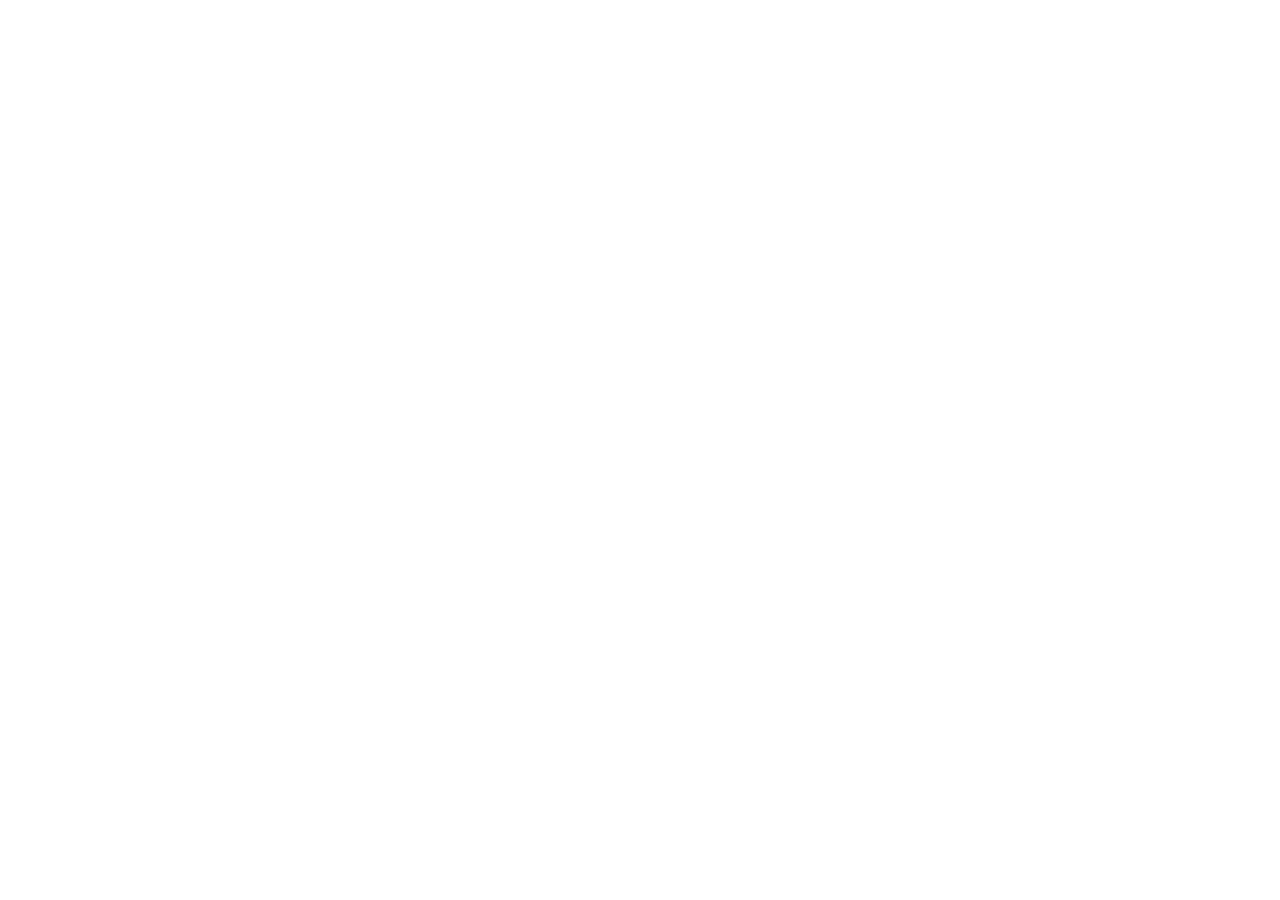
==== index.html @ 73df45b1 "Add files via upload" ====
<!doctype html>
<html lang="ar" dir="rtl">
  <head>
    <meta charset="UTF-8" />
    <meta name="viewport" content="width=device-width, initial-scale=1.0" />
    <title>مركز الإعلام</title>
    <meta name="description" content="نظام إدارة المركز الإعلامي" />
    <meta name="author" content="Lovable" />
    <meta property="og:title" content="مركز الإعلام" />
    <meta property="og:description" content="نظام إدارة المركز الإعلامي" />
    <meta property="og:type" content="website" />
    <meta property="og:image" content="https://lovable.dev/opengraph-image-p98pqg.png" />
    <meta name="twitter:card" content="summary_large_image" />
    <meta name="twitter:site" content="@Lovable" />
    <meta name="twitter:image" content="https://lovable.dev/opengraph-image-p98pqg.png" />
    <script type="module" crossorigin src="/assets/index-C-6eYN2u.js"></script>
    <link rel="stylesheet" crossorigin href="/assets/index-B_EzG_b9.css">
  </head>
  <body>
    <div id="root"></div>
  </body>
</html>
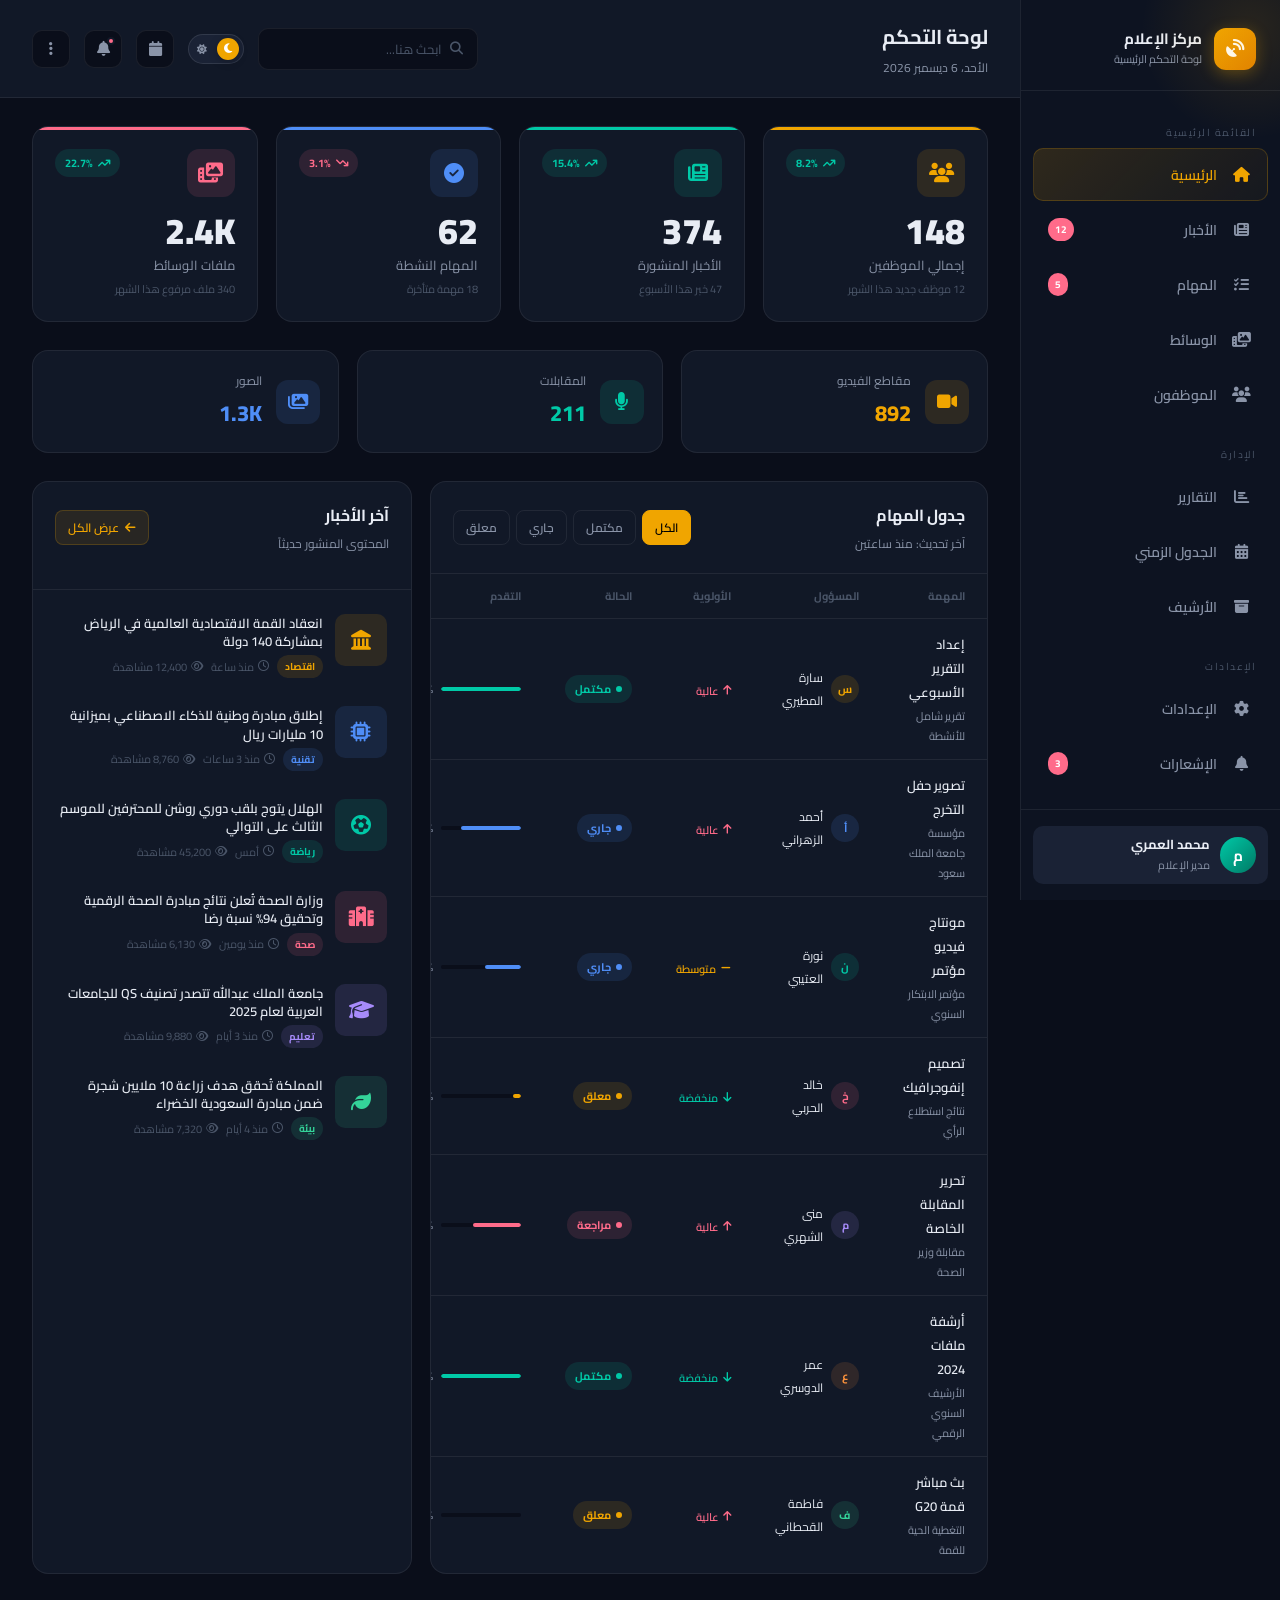
==== commit d55ffbe1: "Add files via upload" ====
--- a/index.html
+++ b/index.html
@@ -1,22 +1,896 @@
-<!doctype html>
-<html lang="ar" dir="rtl">
-  <head>
-    <meta charset="UTF-8" />
-    <meta name="viewport" content="width=device-width, initial-scale=1.0" />
-    <title>مركز الإعلام</title>
-    <meta name="description" content="نظام إدارة المركز الإعلامي" />
-    <meta name="author" content="Lovable" />
-    <meta property="og:title" content="مركز الإعلام" />
-    <meta property="og:description" content="نظام إدارة المركز الإعلامي" />
-    <meta property="og:type" content="website" />
-    <meta property="og:image" content="https://lovable.dev/opengraph-image-p98pqg.png" />
-    <meta name="twitter:card" content="summary_large_image" />
-    <meta name="twitter:site" content="@Lovable" />
-    <meta name="twitter:image" content="https://lovable.dev/opengraph-image-p98pqg.png" />
-    <script type="module" crossorigin src="/assets/index-C-6eYN2u.js"></script>
-    <link rel="stylesheet" crossorigin href="/assets/index-B_EzG_b9.css">
-  </head>
-  <body>
-    <div id="root"></div>
-  </body>
-</html>+<!DOCTYPE html>
+<html lang="ar" dir="rtl" data-theme="dark">
+<head>
+<meta charset="UTF-8">
+<meta name="viewport" content="width=device-width, initial-scale=1.0">
+<title>مركز الإعلام - لوحة التحكم</title>
+<link href="https://fonts.googleapis.com/css2?family=Cairo:wght@300;400;600;700;900&display=swap" rel="stylesheet">
+<link rel="stylesheet" href="https://cdnjs.cloudflare.com/ajax/libs/font-awesome/6.5.0/css/all.min.css">
+<style>
+
+  /* ══════════════════════════════════════════
+     DARK THEME (default)
+  ══════════════════════════════════════════ */
+  :root,
+  [data-theme="dark"] {
+    --bg-deep:       #0a0e1a;
+    --bg-card:       #111827;
+    --bg-sidebar:    #0d1321;
+    --bg-hover:      #1a2235;
+    --accent-gold:   #f0a500;
+    --accent-teal:   #00c9a7;
+    --accent-rose:   #ff6b8a;
+    --accent-blue:   #4f8ef7;
+    --text-primary:  #e8ecf4;
+    --text-secondary:#8a94a8;
+    --text-muted:    #4a5568;
+    --border:        rgba(255,255,255,0.07);
+    --shadow:        0 8px 32px rgba(0,0,0,0.4);
+    --sidebar-w:     260px;
+    --radius:        16px;
+    --radius-sm:     10px;
+    /* toggle btn */
+    --toggle-bg:     #1a2235;
+    --toggle-border: rgba(255,255,255,0.1);
+    --toggle-knob:   #f0a500;
+    --toggle-icon-c: #8a94a8;
+  }
+
+  /* ══════════════════════════════════════════
+     LIGHT THEME
+  ══════════════════════════════════════════ */
+  [data-theme="light"] {
+    --bg-deep:       #f0f4fb;
+    --bg-card:       #ffffff;
+    --bg-sidebar:    #ffffff;
+    --bg-hover:      #f0f4fb;
+    --accent-gold:   #d4920a;
+    --accent-teal:   #00a88c;
+    --accent-rose:   #e8526d;
+    --accent-blue:   #3a78e8;
+    --text-primary:  #111827;
+    --text-secondary:#5a6478;
+    --text-muted:    #9aa3b3;
+    --border:        rgba(0,0,0,0.08);
+    --shadow:        0 8px 32px rgba(0,0,0,0.1);
+    --toggle-bg:     #e8ecf4;
+    --toggle-border: rgba(0,0,0,0.08);
+    --toggle-knob:   #d4920a;
+    --toggle-icon-c: #5a6478;
+  }
+
+  /* ══════════════════════════════════════════
+     TRANSITION FOR SMOOTH THEME SWITCH
+  ══════════════════════════════════════════ */
+  *, *::before, *::after {
+    box-sizing: border-box; margin: 0; padding: 0;
+    transition: background-color 0.35s ease, border-color 0.35s ease, color 0.2s ease, box-shadow 0.35s ease;
+  }
+
+  body {
+    font-family: 'Cairo', sans-serif;
+    background: var(--bg-deep);
+    color: var(--text-primary);
+    min-height: 100vh;
+    display: flex;
+    overflow-x: hidden;
+  }
+
+  /* ══════════════════════════════════════════
+     THEME TOGGLE BUTTON
+  ══════════════════════════════════════════ */
+  .theme-toggle {
+    width: 56px; height: 30px;
+    background: var(--toggle-bg);
+    border: 1.5px solid var(--toggle-border);
+    border-radius: 30px;
+    position: relative;
+    cursor: pointer;
+    flex-shrink: 0;
+    display: flex;
+    align-items: center;
+    padding: 3px;
+  }
+
+  .theme-toggle .knob {
+    width: 22px; height: 22px;
+    border-radius: 50%;
+    background: var(--toggle-knob);
+    box-shadow: 0 2px 8px rgba(0,0,0,0.25);
+    display: flex; align-items: center; justify-content: center;
+    font-size: 11px;
+    color: #fff;
+    position: absolute;
+    right: 4px;
+    transition: right 0.3s cubic-bezier(.4,0,.2,1), background 0.35s;
+  }
+
+  [data-theme="light"] .theme-toggle .knob {
+    right: calc(100% - 26px);
+  }
+
+  .theme-toggle .track-icons {
+    display: flex;
+    justify-content: space-between;
+    align-items: center;
+    width: 100%;
+    padding: 0 5px;
+    pointer-events: none;
+  }
+
+  .theme-toggle .track-icons i {
+    font-size: 10px;
+    color: var(--toggle-icon-c);
+  }
+
+  /* ══════════════════════════════════════════
+     SIDEBAR
+  ══════════════════════════════════════════ */
+  .sidebar {
+    width: var(--sidebar-w);
+    background: var(--bg-sidebar);
+    border-left: 1px solid var(--border);
+    display: flex;
+    flex-direction: column;
+    position: fixed;
+    top: 0; right: 0; bottom: 0;
+    z-index: 100;
+    transition: transform 0.3s ease, background 0.35s, border-color 0.35s;
+    overflow: hidden;
+  }
+
+  [data-theme="dark"] .sidebar::before {
+    content: '';
+    position: absolute;
+    top: -80px; right: -80px;
+    width: 220px; height: 220px;
+    background: radial-gradient(circle, rgba(240,165,0,0.12) 0%, transparent 70%);
+    pointer-events: none;
+  }
+
+  [data-theme="light"] .sidebar {
+    box-shadow: -4px 0 24px rgba(0,0,0,0.06);
+  }
+
+  .sidebar-logo {
+    padding: 28px 24px 20px;
+    display: flex;
+    align-items: center;
+    gap: 12px;
+    border-bottom: 1px solid var(--border);
+  }
+
+  .logo-icon {
+    width: 42px; height: 42px;
+    background: linear-gradient(135deg, var(--accent-gold), #e08000);
+    border-radius: 12px;
+    display: flex; align-items: center; justify-content: center;
+    font-size: 18px;
+    color: #fff;
+    box-shadow: 0 4px 16px rgba(240,165,0,0.3);
+    flex-shrink: 0;
+  }
+
+  .logo-text { line-height: 1.2; }
+  .logo-text h2 { font-size: 15px; font-weight: 700; color: var(--text-primary); }
+  .logo-text span { font-size: 11px; color: var(--text-secondary); font-weight: 400; }
+
+  .sidebar-nav { padding: 16px 12px; flex: 1; overflow-y: auto; }
+  .nav-section-label {
+    font-size: 10px;
+    text-transform: uppercase;
+    letter-spacing: 1.5px;
+    color: var(--text-muted);
+    padding: 8px 12px 6px;
+    margin-top: 8px;
+  }
+
+  .nav-item {
+    display: flex; align-items: center; gap: 12px;
+    padding: 11px 14px;
+    border-radius: var(--radius-sm);
+    cursor: pointer;
+    color: var(--text-secondary);
+    font-size: 14px;
+    font-weight: 600;
+    margin-bottom: 2px;
+    position: relative;
+    border: 1px solid transparent;
+  }
+
+  .nav-item:hover { background: var(--bg-hover); color: var(--text-primary); }
+  .nav-item.active {
+    background: linear-gradient(135deg, rgba(240,165,0,0.15), rgba(240,165,0,0.04));
+    color: var(--accent-gold);
+    border-color: rgba(240,165,0,0.2);
+  }
+
+  [data-theme="light"] .nav-item.active {
+    background: linear-gradient(135deg, rgba(212,146,10,0.12), rgba(212,146,10,0.04));
+  }
+
+  .nav-item .nav-icon { width: 24px; text-align: center; flex-shrink: 0; font-size: 15px; }
+
+  .nav-badge {
+    margin-right: auto;
+    background: var(--accent-rose);
+    color: white;
+    font-size: 10px;
+    font-weight: 700;
+    padding: 2px 7px;
+    border-radius: 20px;
+  }
+
+  .sidebar-footer { padding: 16px 12px; border-top: 1px solid var(--border); }
+
+  .user-profile {
+    display: flex; align-items: center; gap: 10px;
+    padding: 10px 12px;
+    border-radius: var(--radius-sm);
+    background: var(--bg-hover);
+    cursor: pointer;
+  }
+  .user-profile:hover { background: var(--bg-deep); }
+
+  .user-avatar {
+    width: 36px; height: 36px;
+    background: linear-gradient(135deg, var(--accent-teal), #007a65);
+    border-radius: 50%;
+    display: flex; align-items: center; justify-content: center;
+    font-size: 15px; font-weight: 700;
+    flex-shrink: 0; color: #fff;
+  }
+
+  .user-info { line-height: 1.3; }
+  .user-info strong { font-size: 13px; display: block; }
+  .user-info small { font-size: 11px; color: var(--text-secondary); }
+
+  /* ══════════════════════════════════════════
+     MAIN
+  ══════════════════════════════════════════ */
+  .main {
+    flex: 1;
+    margin-right: var(--sidebar-w);
+    display: flex;
+    flex-direction: column;
+    min-height: 100vh;
+  }
+
+  /* TOPBAR */
+  .topbar {
+    display: flex; align-items: center; justify-content: space-between;
+    padding: 18px 32px;
+    background: var(--bg-card);
+    border-bottom: 1px solid var(--border);
+    position: sticky; top: 0; z-index: 50;
+    backdrop-filter: blur(10px);
+  }
+
+  .topbar-right { display: flex; align-items: center; gap: 14px; }
+
+  .topbar-title h1 { font-size: 20px; font-weight: 700; }
+  .topbar-title p { font-size: 12px; color: var(--text-secondary); margin-top: 1px; }
+
+  .search-box {
+    display: flex; align-items: center; gap: 8px;
+    background: var(--bg-deep);
+    border: 1px solid var(--border);
+    border-radius: 10px;
+    padding: 8px 14px;
+    width: 220px;
+  }
+  .search-box:focus-within { border-color: var(--accent-gold); }
+  .search-box i { color: var(--text-muted); font-size: 13px; }
+  .search-box input {
+    background: none; border: none; outline: none;
+    color: var(--text-primary); font-family: 'Cairo', sans-serif;
+    font-size: 13px; width: 100%; text-align: right;
+  }
+  .search-box input::placeholder { color: var(--text-muted); }
+
+  .icon-btn {
+    width: 38px; height: 38px;
+    background: var(--bg-deep);
+    border: 1px solid var(--border);
+    border-radius: 10px;
+    display: flex; align-items: center; justify-content: center;
+    cursor: pointer; font-size: 15px;
+    color: var(--text-secondary);
+    position: relative;
+  }
+  .icon-btn:hover { border-color: var(--accent-gold); color: var(--accent-gold); }
+  .notif-dot {
+    position: absolute; top: 6px; right: 6px;
+    width: 8px; height: 8px;
+    background: var(--accent-rose);
+    border-radius: 50%;
+    border: 2px solid var(--bg-card);
+  }
+
+  .hamburger {
+    display: none;
+    width: 38px; height: 38px;
+    background: var(--bg-deep);
+    border: 1px solid var(--border);
+    border-radius: 10px;
+    align-items: center; justify-content: center;
+    cursor: pointer; font-size: 15px;
+    color: var(--text-secondary);
+  }
+
+  /* ══════════════════════════════════════════
+     CONTENT
+  ══════════════════════════════════════════ */
+  .content { padding: 28px 32px; flex: 1; }
+
+  /* KPI CARDS */
+  .kpi-grid {
+    display: grid;
+    grid-template-columns: repeat(4, 1fr);
+    gap: 18px;
+    margin-bottom: 28px;
+  }
+
+  .kpi-card {
+    background: var(--bg-card);
+    border: 1px solid var(--border);
+    border-radius: var(--radius);
+    padding: 22px;
+    position: relative;
+    overflow: hidden;
+    cursor: pointer;
+    animation: fadeUp 0.5s ease both;
+  }
+
+  [data-theme="light"] .kpi-card {
+    box-shadow: 0 2px 12px rgba(0,0,0,0.05);
+  }
+
+  .kpi-card:hover { transform: translateY(-4px); box-shadow: var(--shadow); }
+  .kpi-card:nth-child(1) { animation-delay: 0.05s; }
+  .kpi-card:nth-child(2) { animation-delay: 0.10s; }
+  .kpi-card:nth-child(3) { animation-delay: 0.15s; }
+  .kpi-card:nth-child(4) { animation-delay: 0.20s; }
+  .kpi-card:nth-child(1):hover { border-color: var(--accent-gold); }
+  .kpi-card:nth-child(2):hover { border-color: var(--accent-teal); }
+  .kpi-card:nth-child(3):hover { border-color: var(--accent-blue); }
+  .kpi-card:nth-child(4):hover { border-color: var(--accent-rose); }
+
+  .kpi-card::before {
+    content: '';
+    position: absolute;
+    top: 0; left: 0; right: 0;
+    height: 3px;
+    border-radius: var(--radius) var(--radius) 0 0;
+  }
+  .kpi-card:nth-child(1)::before { background: var(--accent-gold); }
+  .kpi-card:nth-child(2)::before { background: var(--accent-teal); }
+  .kpi-card:nth-child(3)::before { background: var(--accent-blue); }
+  .kpi-card:nth-child(4)::before { background: var(--accent-rose); }
+
+  .kpi-top { display: flex; justify-content: space-between; align-items: flex-start; margin-bottom: 16px; }
+
+  .kpi-icon {
+    width: 48px; height: 48px;
+    border-radius: 12px;
+    display: flex; align-items: center; justify-content: center;
+    font-size: 20px;
+  }
+  .kpi-card:nth-child(1) .kpi-icon { background: rgba(240,165,0,0.12); color: var(--accent-gold); }
+  .kpi-card:nth-child(2) .kpi-icon { background: rgba(0,201,167,0.12); color: var(--accent-teal); }
+  .kpi-card:nth-child(3) .kpi-icon { background: rgba(79,142,247,0.12); color: var(--accent-blue); }
+  .kpi-card:nth-child(4) .kpi-icon { background: rgba(255,107,138,0.12); color: var(--accent-rose); }
+
+  .kpi-trend {
+    display: flex; align-items: center; gap: 5px;
+    font-size: 11px; font-weight: 700;
+    padding: 4px 10px;
+    border-radius: 20px;
+  }
+  .trend-up   { background: rgba(0,201,167,0.12);  color: var(--accent-teal); }
+  .trend-down { background: rgba(255,107,138,0.12); color: var(--accent-rose); }
+
+  .kpi-value  { font-size: 36px; font-weight: 900; line-height: 1; margin-bottom: 4px; }
+  .kpi-label  { font-size: 13px; color: var(--text-secondary); }
+  .kpi-sub    { font-size: 11px; color: var(--text-muted); margin-top: 2px; }
+
+  /* BOTTOM GRID */
+  .bottom-grid { display: grid; grid-template-columns: 1fr 380px; gap: 18px; }
+
+  /* SECTION HEADER */
+  .section-header { display: flex; justify-content: space-between; align-items: center; margin-bottom: 16px; }
+  .section-title  { font-size: 16px; font-weight: 700; }
+  .section-sub    { font-size: 12px; color: var(--text-secondary); margin-top: 2px; }
+  .view-all {
+    font-size: 12px; color: var(--accent-gold);
+    cursor: pointer; font-weight: 600;
+    background: rgba(240,165,0,0.1);
+    padding: 5px 12px;
+    border-radius: 8px;
+    border: 1px solid rgba(240,165,0,0.2);
+    display: flex; align-items: center; gap: 6px;
+  }
+  .view-all:hover { opacity: 0.75; }
+
+  /* TABLE */
+  .table-card {
+    background: var(--bg-card);
+    border: 1px solid var(--border);
+    border-radius: var(--radius);
+    overflow: hidden;
+    animation: fadeUp 0.5s ease 0.25s both;
+  }
+  [data-theme="light"] .table-card { box-shadow: 0 2px 12px rgba(0,0,0,0.05); }
+
+  .table-toolbar {
+    padding: 18px 22px;
+    border-bottom: 1px solid var(--border);
+    display: flex; justify-content: space-between; align-items: center;
+  }
+
+  .filter-tabs { display: flex; gap: 6px; }
+  .tab {
+    padding: 5px 12px;
+    border-radius: 8px;
+    font-size: 12px; font-weight: 600;
+    cursor: pointer;
+    border: 1px solid var(--border);
+    color: var(--text-secondary);
+    background: transparent;
+  }
+  .tab.active { background: var(--accent-gold); color: #000; border-color: var(--accent-gold); }
+  .tab:hover:not(.active) { border-color: var(--accent-gold); color: var(--accent-gold); }
+
+  table { width: 100%; border-collapse: collapse; }
+  thead th {
+    padding: 12px 22px;
+    text-align: right;
+    font-size: 11px; font-weight: 700;
+    color: var(--text-muted);
+    background: rgba(0,0,0,0.02);
+    border-bottom: 1px solid var(--border);
+  }
+  [data-theme="light"] thead th { background: rgba(0,0,0,0.02); }
+
+  tbody tr { border-bottom: 1px solid var(--border); animation: fadeUp 0.4s ease both; }
+  tbody tr:last-child { border-bottom: none; }
+  tbody tr:hover { background: var(--bg-hover); }
+  tbody td { padding: 13px 22px; font-size: 13px; vertical-align: middle; }
+
+  .task-name { font-weight: 600; }
+  .task-desc { font-size: 11px; color: var(--text-secondary); margin-top: 2px; }
+
+  .assignee { display: flex; align-items: center; gap: 8px; }
+  .av { width: 28px; height: 28px; border-radius: 50%; display: flex; align-items: center; justify-content: center; font-size: 11px; font-weight: 700; flex-shrink: 0; }
+
+  .badge { display: inline-flex; align-items: center; gap: 5px; padding: 4px 10px; border-radius: 20px; font-size: 11px; font-weight: 700; }
+  .badge::before { content: ''; width: 6px; height: 6px; border-radius: 50%; background: currentColor; }
+  .badge-done { background: rgba(0,201,167,0.12);  color: var(--accent-teal); }
+  .badge-prog { background: rgba(79,142,247,0.12);  color: var(--accent-blue); }
+  .badge-pend { background: rgba(240,165,0,0.12);   color: var(--accent-gold); }
+  .badge-rev  { background: rgba(255,107,138,0.12); color: var(--accent-rose); }
+
+  .priority { display: inline-flex; align-items: center; gap: 5px; font-size: 11px; font-weight: 600; }
+  .p-high { color: var(--accent-rose); }
+  .p-med  { color: var(--accent-gold); }
+  .p-low  { color: var(--accent-teal); }
+
+  .progress-bar  { height: 4px; background: var(--bg-deep); border-radius: 4px; overflow: hidden; width: 80px; }
+  .progress-fill { height: 100%; border-radius: 4px; }
+  .due-cell { display: flex; align-items: center; gap: 6px; font-size: 12px; color: var(--text-secondary); }
+
+  /* NEWS PANEL */
+  .news-panel {
+    background: var(--bg-card);
+    border: 1px solid var(--border);
+    border-radius: var(--radius);
+    display: flex; flex-direction: column;
+    animation: fadeUp 0.5s ease 0.3s both;
+    overflow: hidden;
+  }
+  [data-theme="light"] .news-panel { box-shadow: 0 2px 12px rgba(0,0,0,0.05); }
+
+  .news-header { padding: 18px 22px; border-bottom: 1px solid var(--border); }
+  .news-list   { padding: 12px; flex: 1; overflow-y: auto; }
+
+  .news-item { display: flex; gap: 12px; padding: 12px; border-radius: var(--radius-sm); cursor: pointer; margin-bottom: 4px; }
+  .news-item:hover { background: var(--bg-hover); }
+
+  .news-thumb { width: 52px; height: 52px; border-radius: 10px; display: flex; align-items: center; justify-content: center; font-size: 20px; flex-shrink: 0; }
+  .news-meta  { flex: 1; min-width: 0; }
+  .news-title { font-size: 13px; font-weight: 600; line-height: 1.4; margin-bottom: 5px; }
+  .news-info  { display: flex; gap: 8px; flex-wrap: wrap; align-items: center; }
+  .news-cat   { font-size: 10px; font-weight: 700; padding: 2px 8px; border-radius: 12px; }
+  .news-date, .news-views { font-size: 11px; color: var(--text-muted); display: flex; align-items: center; gap: 4px; }
+
+  /* QUICK STATS */
+  .quick-stats {
+    display: grid;
+    grid-template-columns: repeat(3, 1fr);
+    gap: 18px;
+    margin-bottom: 28px;
+    animation: fadeUp 0.5s ease 0.35s both;
+  }
+
+  .mini-card {
+    background: var(--bg-card);
+    border: 1px solid var(--border);
+    border-radius: var(--radius);
+    padding: 18px;
+    display: flex; align-items: center; gap: 14px;
+    cursor: pointer;
+  }
+  [data-theme="light"] .mini-card { box-shadow: 0 2px 12px rgba(0,0,0,0.05); }
+  .mini-card:hover { border-color: rgba(240,165,0,0.3); transform: translateY(-2px); }
+
+  .mini-icon  { width: 44px; height: 44px; border-radius: 12px; display: flex; align-items: center; justify-content: center; font-size: 18px; flex-shrink: 0; }
+  .mini-label { font-size: 12px; color: var(--text-secondary); }
+  .mini-value { font-size: 22px; font-weight: 800; }
+
+  /* ANIMATIONS */
+  @keyframes fadeUp {
+    from { opacity: 0; transform: translateY(16px); }
+    to   { opacity: 1; transform: translateY(0); }
+  }
+
+  /* SCROLLBAR */
+  ::-webkit-scrollbar { width: 4px; }
+  ::-webkit-scrollbar-track { background: transparent; }
+  ::-webkit-scrollbar-thumb { background: var(--text-muted); border-radius: 4px; }
+
+  /* OVERLAY */
+  .overlay { display: none; position: fixed; inset: 0; background: rgba(0,0,0,0.6); z-index: 90; backdrop-filter: blur(2px); }
+  .overlay.show { display: block; }
+
+  /* RESPONSIVE */
+  @media (max-width: 1100px) {
+    .kpi-grid { grid-template-columns: repeat(2, 1fr); }
+    .bottom-grid { grid-template-columns: 1fr; }
+    .quick-stats { grid-template-columns: repeat(3, 1fr); }
+  }
+  @media (max-width: 768px) {
+    .sidebar { transform: translateX(100%); }
+    .sidebar.open { transform: translateX(0); }
+    .main { margin-right: 0; }
+    .hamburger { display: flex; }
+    .content { padding: 18px 16px; }
+    .topbar { padding: 14px 16px; }
+    .kpi-grid { grid-template-columns: repeat(2, 1fr); gap: 12px; }
+    .quick-stats { grid-template-columns: repeat(2, 1fr); gap: 12px; }
+    .search-box { display: none; }
+    .kpi-value { font-size: 28px; }
+    table thead { display: none; }
+    table tbody td { display: block; padding: 6px 16px; }
+    table tbody td::before { content: attr(data-label) ': '; font-weight: 700; color: var(--text-muted); font-size: 11px; }
+    table tbody tr { padding: 10px 0; display: block; }
+  }
+  @media (max-width: 480px) {
+    .kpi-grid { grid-template-columns: 1fr; }
+    .quick-stats { grid-template-columns: 1fr 1fr; }
+  }
+</style>
+</head>
+<body>
+
+<div class="overlay" id="overlay" onclick="closeSidebar()"></div>
+
+<!-- ═══ SIDEBAR ═══ -->
+<aside class="sidebar" id="sidebar">
+  <div class="sidebar-logo">
+    <div class="logo-icon"><i class="fa-solid fa-satellite-dish"></i></div>
+    <div class="logo-text">
+      <h2>مركز الإعلام</h2>
+      <span>لوحة التحكم الرئيسية</span>
+    </div>
+  </div>
+
+  <nav class="sidebar-nav">
+    <div class="nav-section-label">القائمة الرئيسية</div>
+    <div class="nav-item active"><span class="nav-icon"><i class="fa-solid fa-house"></i></span> الرئيسية</div>
+    <div class="nav-item"><span class="nav-icon"><i class="fa-solid fa-newspaper"></i></span> الأخبار <span class="nav-badge">12</span></div>
+    <div class="nav-item"><span class="nav-icon"><i class="fa-solid fa-list-check"></i></span> المهام <span class="nav-badge">5</span></div>
+    <div class="nav-item"><span class="nav-icon"><i class="fa-solid fa-photo-film"></i></span> الوسائط</div>
+    <div class="nav-item"><span class="nav-icon"><i class="fa-solid fa-users"></i></span> الموظفون</div>
+
+    <div class="nav-section-label" style="margin-top:16px;">الإدارة</div>
+    <div class="nav-item"><span class="nav-icon"><i class="fa-solid fa-chart-bar"></i></span> التقارير</div>
+    <div class="nav-item"><span class="nav-icon"><i class="fa-solid fa-calendar-days"></i></span> الجدول الزمني</div>
+    <div class="nav-item"><span class="nav-icon"><i class="fa-solid fa-box-archive"></i></span> الأرشيف</div>
+
+    <div class="nav-section-label" style="margin-top:16px;">الإعدادات</div>
+    <div class="nav-item"><span class="nav-icon"><i class="fa-solid fa-gear"></i></span> الإعدادات</div>
+    <div class="nav-item"><span class="nav-icon"><i class="fa-solid fa-bell"></i></span> الإشعارات <span class="nav-badge">3</span></div>
+  </nav>
+
+  <div class="sidebar-footer">
+    <div class="user-profile">
+      <div class="user-avatar">م</div>
+      <div class="user-info">
+        <strong>محمد العمري</strong>
+        <small>مدير الإعلام</small>
+      </div>
+    </div>
+  </div>
+</aside>
+
+<!-- ═══ MAIN ═══ -->
+<div class="main">
+
+  <!-- TOPBAR -->
+  <div class="topbar">
+    <div style="display:flex;align-items:center;gap:12px;">
+      <div class="hamburger" id="hamburger" onclick="toggleSidebar()"><i class="fa-solid fa-bars"></i></div>
+      <div class="topbar-title">
+        <h1>لوحة التحكم</h1>
+        <p id="dateDisplay">جارٍ التحميل...</p>
+      </div>
+    </div>
+    <div class="topbar-right">
+      <div class="search-box">
+        <i class="fa-solid fa-magnifying-glass"></i>
+        <input type="text" placeholder="ابحث هنا...">
+      </div>
+
+      <!-- ─── THEME TOGGLE ─── -->
+      <div class="theme-toggle" id="themeToggle" onclick="toggleTheme()" title="تبديل المظهر">
+        <div class="track-icons">
+          <i class="fa-solid fa-moon"></i>
+          <i class="fa-solid fa-sun"></i>
+        </div>
+        <div class="knob" id="themeKnob">
+          <i class="fa-solid fa-moon" id="knobIcon"></i>
+        </div>
+      </div>
+
+      <div class="icon-btn"><i class="fa-solid fa-calendar"></i></div>
+      <div class="icon-btn">
+        <i class="fa-solid fa-bell"></i>
+        <div class="notif-dot"></div>
+      </div>
+      <div class="icon-btn"><i class="fa-solid fa-ellipsis-vertical"></i></div>
+    </div>
+  </div>
+
+  <!-- CONTENT -->
+  <div class="content">
+
+    <!-- KPI CARDS -->
+    <div class="kpi-grid">
+      <div class="kpi-card">
+        <div class="kpi-top">
+          <div class="kpi-icon"><i class="fa-solid fa-users"></i></div>
+          <div class="kpi-trend trend-up"><i class="fa-solid fa-arrow-trend-up"></i> 8.2%</div>
+        </div>
+        <div class="kpi-value">148</div>
+        <div class="kpi-label">إجمالي الموظفين</div>
+        <div class="kpi-sub">12 موظف جديد هذا الشهر</div>
+      </div>
+      <div class="kpi-card">
+        <div class="kpi-top">
+          <div class="kpi-icon"><i class="fa-solid fa-newspaper"></i></div>
+          <div class="kpi-trend trend-up"><i class="fa-solid fa-arrow-trend-up"></i> 15.4%</div>
+        </div>
+        <div class="kpi-value">374</div>
+        <div class="kpi-label">الأخبار المنشورة</div>
+        <div class="kpi-sub">47 خبر هذا الأسبوع</div>
+      </div>
+      <div class="kpi-card">
+        <div class="kpi-top">
+          <div class="kpi-icon"><i class="fa-solid fa-circle-check"></i></div>
+          <div class="kpi-trend trend-down"><i class="fa-solid fa-arrow-trend-down"></i> 3.1%</div>
+        </div>
+        <div class="kpi-value">62</div>
+        <div class="kpi-label">المهام النشطة</div>
+        <div class="kpi-sub">18 مهمة متأخرة</div>
+      </div>
+      <div class="kpi-card">
+        <div class="kpi-top">
+          <div class="kpi-icon"><i class="fa-solid fa-photo-film"></i></div>
+          <div class="kpi-trend trend-up"><i class="fa-solid fa-arrow-trend-up"></i> 22.7%</div>
+        </div>
+        <div class="kpi-value">2.4K</div>
+        <div class="kpi-label">ملفات الوسائط</div>
+        <div class="kpi-sub">340 ملف مرفوع هذا الشهر</div>
+      </div>
+    </div>
+
+    <!-- QUICK STATS -->
+    <div class="quick-stats">
+      <div class="mini-card">
+        <div class="mini-icon" style="background:rgba(240,165,0,0.12);color:var(--accent-gold)"><i class="fa-solid fa-video"></i></div>
+        <div><div class="mini-label">مقاطع الفيديو</div><div class="mini-value" style="color:var(--accent-gold)">892</div></div>
+      </div>
+      <div class="mini-card">
+        <div class="mini-icon" style="background:rgba(0,201,167,0.12);color:var(--accent-teal)"><i class="fa-solid fa-microphone"></i></div>
+        <div><div class="mini-label">المقابلات</div><div class="mini-value" style="color:var(--accent-teal)">211</div></div>
+      </div>
+      <div class="mini-card">
+        <div class="mini-icon" style="background:rgba(79,142,247,0.12);color:var(--accent-blue)"><i class="fa-solid fa-images"></i></div>
+        <div><div class="mini-label">الصور</div><div class="mini-value" style="color:var(--accent-blue)">1.3K</div></div>
+      </div>
+    </div>
+
+    <!-- BOTTOM GRID -->
+    <div class="bottom-grid">
+      <!-- Tasks Table -->
+      <div class="table-card">
+        <div class="table-toolbar">
+          <div>
+            <div class="section-title">جدول المهام</div>
+            <div class="section-sub">آخر تحديث: منذ ساعتين</div>
+          </div>
+          <div class="filter-tabs">
+            <div class="tab active" onclick="filterTasks(this,'all')">الكل</div>
+            <div class="tab" onclick="filterTasks(this,'done')">مكتمل</div>
+            <div class="tab" onclick="filterTasks(this,'prog')">جاري</div>
+            <div class="tab" onclick="filterTasks(this,'pend')">معلق</div>
+          </div>
+        </div>
+        <table>
+          <thead>
+            <tr>
+              <th>المهمة</th><th>المسؤول</th><th>الأولوية</th><th>الحالة</th><th>التقدم</th><th>الموعد</th>
+            </tr>
+          </thead>
+          <tbody id="tasksBody"></tbody>
+        </table>
+      </div>
+
+      <!-- News Panel -->
+      <div class="news-panel">
+        <div class="news-header">
+          <div class="section-header">
+            <div>
+              <div class="section-title">آخر الأخبار</div>
+              <div class="section-sub">المحتوى المنشور حديثاً</div>
+            </div>
+            <div class="view-all"><i class="fa-solid fa-arrow-left"></i> عرض الكل</div>
+          </div>
+        </div>
+        <div class="news-list" id="newsList"></div>
+      </div>
+    </div>
+
+  </div><!-- /content -->
+</div><!-- /main -->
+
+<script>
+  /* ═══ DATE ═══ */
+  const days   = ['الأحد','الإثنين','الثلاثاء','الأربعاء','الخميس','الجمعة','السبت'];
+  const months = ['يناير','فبراير','مارس','أبريل','مايو','يونيو','يوليو','أغسطس','سبتمبر','أكتوبر','نوفمبر','ديسمبر'];
+  const now = new Date();
+  document.getElementById('dateDisplay').textContent =
+    `${days[now.getDay()]}، ${now.getDate()} ${months[now.getMonth()]} ${now.getFullYear()}`;
+
+  /* ═══ THEME TOGGLE ═══ */
+  const html      = document.documentElement;
+  const knobIcon  = document.getElementById('knobIcon');
+
+  function applyTheme(theme) {
+    html.setAttribute('data-theme', theme);
+    localStorage.setItem('theme', theme);
+    // swap knob icon
+    knobIcon.className = theme === 'dark'
+      ? 'fa-solid fa-moon'
+      : 'fa-solid fa-sun';
+  }
+
+  function toggleTheme() {
+    const current = html.getAttribute('data-theme');
+    applyTheme(current === 'dark' ? 'light' : 'dark');
+  }
+
+  // Load saved preference
+  const saved = localStorage.getItem('theme') || 'dark';
+  applyTheme(saved);
+
+  /* ═══ SIDEBAR ═══ */
+  function toggleSidebar() {
+    document.getElementById('sidebar').classList.toggle('open');
+    document.getElementById('overlay').classList.toggle('show');
+  }
+  function closeSidebar() {
+    document.getElementById('sidebar').classList.remove('open');
+    document.getElementById('overlay').classList.remove('show');
+  }
+
+  /* ═══ TASKS ═══ */
+  const tasks = [
+    { name:'إعداد التقرير الأسبوعي',  desc:'تقرير شامل للأنشطة',          assignee:'سارة المطيري',    av:'س', color:'#f0a500', priority:'high', status:'done', progress:100, due:'١٥ مارس' },
+    { name:'تصوير حفل التخرج',         desc:'مؤسسة جامعة الملك سعود',       assignee:'أحمد الزهراني',   av:'أ', color:'#4f8ef7', priority:'high', status:'prog', progress:75,  due:'٢٠ مارس' },
+    { name:'مونتاج فيديو مؤتمر',       desc:'مؤتمر الابتكار السنوي',        assignee:'نورة العتيبي',    av:'ن', color:'#00c9a7', priority:'med',  status:'prog', progress:45,  due:'٢٢ مارس' },
+    { name:'تصميم إنفوجرافيك',         desc:'نتائج استطلاع الرأي',          assignee:'خالد الحربي',     av:'خ', color:'#ff6b8a', priority:'low',  status:'pend', progress:10,  due:'٢٥ مارس' },
+    { name:'تحرير المقابلة الخاصة',    desc:'مقابلة وزير الصحة',            assignee:'منى الشهري',      av:'م', color:'#a78bfa', priority:'high', status:'rev',  progress:60,  due:'١٨ مارس' },
+    { name:'أرشفة ملفات 2024',          desc:'الأرشيف السنوي الرقمي',        assignee:'عمر الدوسري',     av:'ع', color:'#fb923c', priority:'low',  status:'done', progress:100, due:'١٠ مارس' },
+    { name:'بث مباشر قمة G20',          desc:'التغطية الحية للقمة',          assignee:'فاطمة القحطاني', av:'ف', color:'#34d399', priority:'high', status:'pend', progress:0,   due:'٣٠ مارس' },
+  ];
+
+  const statusMap = {
+    done:{ label:'مكتمل',  cls:'badge-done' },
+    prog:{ label:'جاري',   cls:'badge-prog' },
+    pend:{ label:'معلق',   cls:'badge-pend' },
+    rev: { label:'مراجعة', cls:'badge-rev'  },
+  };
+  const priorityMap = {
+    high:{ label:'عالية',   cls:'p-high', fa:'fa-arrow-up'   },
+    med: { label:'متوسطة',  cls:'p-med',  fa:'fa-minus'      },
+    low: { label:'منخفضة', cls:'p-low',  fa:'fa-arrow-down' },
+  };
+  const progressColor = { done:'#00c9a7', prog:'#4f8ef7', pend:'#f0a500', rev:'#ff6b8a' };
+
+  function renderTasks(filter) {
+    const body = document.getElementById('tasksBody');
+    const list = filter === 'all' ? tasks : tasks.filter(t => t.status === filter);
+    body.innerHTML = list.map((t,i) => `
+      <tr style="animation-delay:${i*0.06}s">
+        <td data-label="المهمة">
+          <div class="task-name">${t.name}</div>
+          <div class="task-desc">${t.desc}</div>
+        </td>
+        <td data-label="المسؤول">
+          <div class="assignee">
+            <div class="av" style="background:${t.color}22;color:${t.color}">${t.av}</div>
+            <span style="font-size:12px">${t.assignee}</span>
+          </div>
+        </td>
+        <td data-label="الأولوية">
+          <span class="priority ${priorityMap[t.priority].cls}">
+            <i class="fa-solid ${priorityMap[t.priority].fa}"></i> ${priorityMap[t.priority].label}
+          </span>
+        </td>
+        <td data-label="الحالة"><span class="badge ${statusMap[t.status].cls}">${statusMap[t.status].label}</span></td>
+        <td data-label="التقدم">
+          <div style="display:flex;align-items:center;gap:8px;">
+            <div class="progress-bar">
+              <div class="progress-fill" style="width:${t.progress}%;background:${progressColor[t.status]}"></div>
+            </div>
+            <span style="font-size:11px;color:var(--text-secondary)">${t.progress}%</span>
+          </div>
+        </td>
+        <td data-label="الموعد">
+          <div class="due-cell"><i class="fa-regular fa-calendar" style="opacity:.5"></i> ${t.due}</div>
+        </td>
+      </tr>`).join('');
+  }
+
+  function filterTasks(el, filter) {
+    document.querySelectorAll('.tab').forEach(t => t.classList.remove('active'));
+    el.classList.add('active');
+    renderTasks(filter);
+  }
+  renderTasks('all');
+
+  /* ═══ NEWS ═══ */
+  const news = [
+    { fa:'fa-solid fa-landmark',        ic:'#f0a500', ib:'rgba(240,165,0,0.12)',   title:'انعقاد القمة الاقتصادية العالمية في الرياض بمشاركة 140 دولة',       cat:'اقتصاد', cc:'#f0a500', cb:'rgba(240,165,0,0.12)',   date:'منذ ساعة',    views:'12,400 مشاهدة' },
+    { fa:'fa-solid fa-microchip',        ic:'#4f8ef7', ib:'rgba(79,142,247,0.12)',  title:'إطلاق مبادرة وطنية للذكاء الاصطناعي بميزانية 10 مليارات ريال',      cat:'تقنية',  cc:'#4f8ef7', cb:'rgba(79,142,247,0.12)',  date:'منذ 3 ساعات', views:'8,760 مشاهدة'  },
+    { fa:'fa-solid fa-futbol',           ic:'#00c9a7', ib:'rgba(0,201,167,0.12)',   title:'الهلال يتوج بلقب دوري روشن للمحترفين للموسم الثالث على التوالي',    cat:'رياضة',  cc:'#00c9a7', cb:'rgba(0,201,167,0.12)',   date:'أمس',          views:'45,200 مشاهدة' },
+    { fa:'fa-solid fa-hospital',         ic:'#ff6b8a', ib:'rgba(255,107,138,0.12)', title:'وزارة الصحة تُعلن نتائج مبادرة الصحة الرقمية وتحقيق 94% نسبة رضا', cat:'صحة',    cc:'#ff6b8a', cb:'rgba(255,107,138,0.12)', date:'منذ يومين',    views:'6,130 مشاهدة'  },
+    { fa:'fa-solid fa-graduation-cap',   ic:'#a78bfa', ib:'rgba(167,139,250,0.12)', title:'جامعة الملك عبدالله تتصدر تصنيف QS للجامعات العربية لعام 2025',     cat:'تعليم',  cc:'#a78bfa', cb:'rgba(167,139,250,0.12)', date:'منذ 3 أيام',   views:'9,880 مشاهدة'  },
+    { fa:'fa-solid fa-leaf',             ic:'#34d399', ib:'rgba(52,211,153,0.12)',   title:'المملكة تُحقق هدف زراعة 10 ملايين شجرة ضمن مبادرة السعودية الخضراء', cat:'بيئة',  cc:'#34d399', cb:'rgba(52,211,153,0.12)',  date:'منذ 4 أيام',   views:'7,320 مشاهدة'  },
+  ];
+
+  document.getElementById('newsList').innerHTML = news.map(n => `
+    <div class="news-item">
+      <div class="news-thumb" style="background:${n.ib};color:${n.ic}"><i class="${n.fa}"></i></div>
+      <div class="news-meta">
+        <div class="news-title">${n.title}</div>
+        <div class="news-info">
+          <span class="news-cat" style="background:${n.cb};color:${n.cc}">${n.cat}</span>
+          <span class="news-date"><i class="fa-regular fa-clock"></i> ${n.date}</span>
+          <span class="news-views"><i class="fa-regular fa-eye"></i> ${n.views}</span>
+        </div>
+      </div>
+    </div>`).join('');
+
+  /* ═══ NAV ACTIVE ═══ */
+  document.querySelectorAll('.nav-item').forEach(item => {
+    item.addEventListener('click', function() {
+      document.querySelectorAll('.nav-item').forEach(i => i.classList.remove('active'));
+      this.classList.add('active');
+      if (window.innerWidth <= 768) closeSidebar();
+    });
+  });
+</script>
+</body>
+</html>
